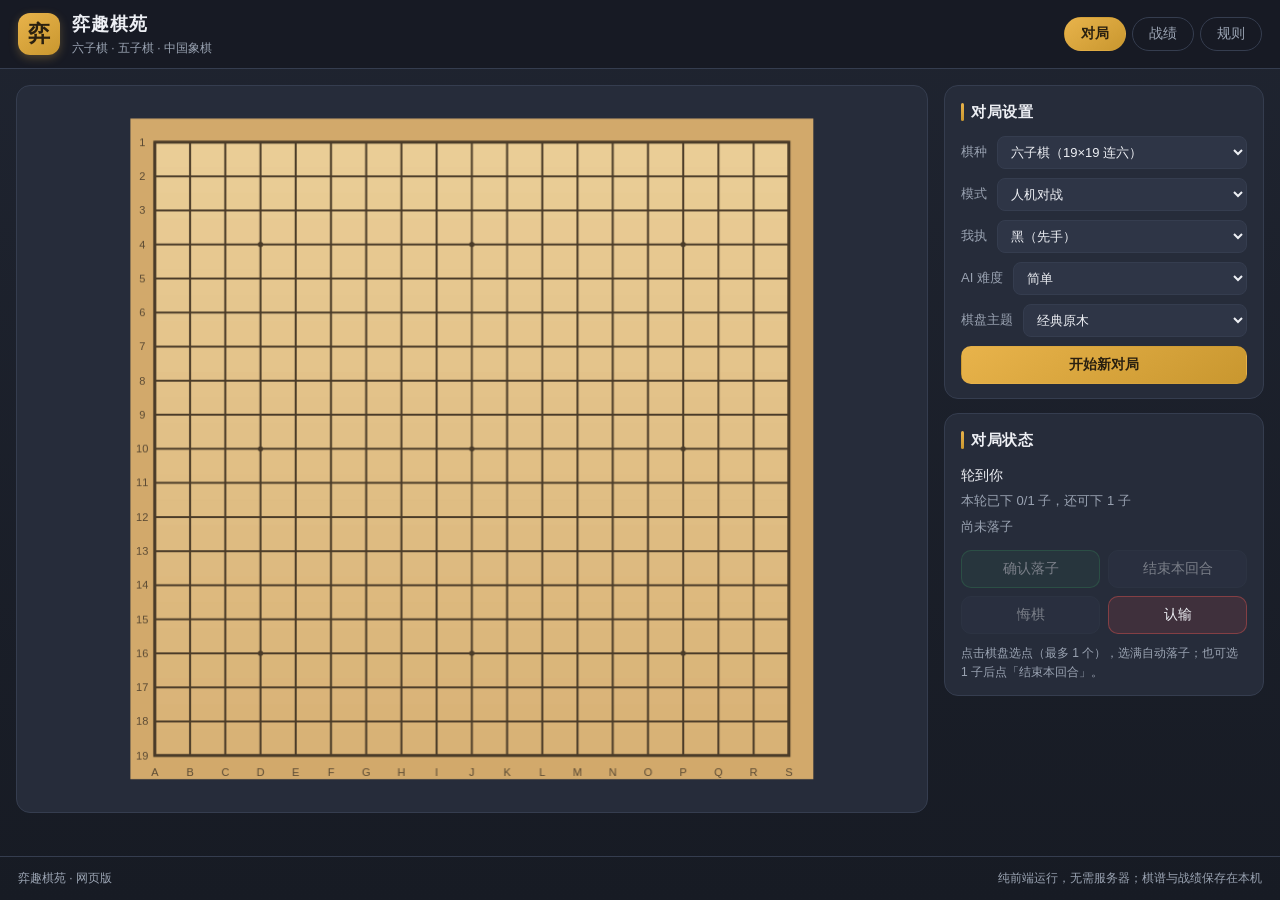
==== docs/index.html @ d5642df1 "chore: Pages 载体平铺到 docs/（Pages 源 = main /docs）" ====
<!DOCTYPE html>
<html lang="zh-CN">
<head>
<meta charset="utf-8">
<meta name="viewport" content="width=device-width, initial-scale=1, viewport-fit=cover">
<meta name="theme-color" content="#1F2430">
<link rel="icon" href="favicon.svg" type="image/svg+xml">
<title>弈趣棋苑 · 六子棋 / 五子棋 / 中国象棋</title>
<link rel="stylesheet" href="style.css">
</head>
<body>

<!-- ================= 顶部栏 ================= -->
<header class="topbar">
  <div class="brand">
    <span class="logo">弈</span>
    <div>
      <h1>弈趣棋苑</h1>
      <p>六子棋 · 五子棋 · 中国象棋</p>
    </div>
  </div>
  <nav class="tabs">
    <button class="tab is-on" data-page="play">对局</button>
    <button class="tab" data-page="records">战绩</button>
    <button class="tab" data-page="help">规则</button>
  </nav>
</header>

<main>
  <!-- ================= 对局页 ================= -->
  <section id="page-play" class="page is-on">
    <div class="layout">

      <!-- 左：棋盘 -->
      <div class="boardwrap">
        <canvas id="board"></canvas>
        <div id="overlay" class="overlay is-hidden">
          <div class="spinner"></div>
          <span id="overlayText">AI 思考中…</span>
        </div>
        <div id="banner" class="banner is-hidden"></div>
      </div>

      <!-- 右：侧栏 -->
      <aside class="sidebar">
        <div class="card">
          <h2>对局设置</h2>
          <label class="row"><span>棋种</span>
            <select id="variant">
              <option value="connect6">六子棋（19×19 连六）</option>
              <option value="gomoku">五子棋（15×15 连五）</option>
              <option value="xiangqi">中国象棋（9×10）</option>
            </select>
          </label>
          <label class="row"><span>模式</span>
            <select id="mode">
              <option value="human_ai">人机对战</option>
              <option value="human_human">本地双人</option>
            </select>
          </label>
          <label class="row" id="rowSide"><span>我执</span>
            <select id="side">
              <option value="black">黑（先手）</option>
              <option value="white">白（后手）</option>
            </select>
          </label>
          <label class="row" id="rowDiff"><span>AI 难度</span>
            <select id="difficulty">
              <option value="easy">简单</option>
              <option value="medium">中等</option>
              <option value="hard">困难</option>
            </select>
          </label>
          <label class="row"><span>棋盘主题</span>
            <select id="theme"></select>
          </label>
          <button id="btnNew" class="btn primary">开始新对局</button>
        </div>

        <div class="card">
          <h2>对局状态</h2>
          <div class="status">
            <div class="line"><span id="lblTurn">—</span></div>
            <div class="line dim" id="lblStep">—</div>
            <div class="line dim" id="lblMove">—</div>
          </div>
          <div class="actions">
            <button id="btnConfirm" class="btn ok" disabled>确认落子</button>
            <button id="btnPass" class="btn" disabled>结束本回合</button>
            <button id="btnUndo" class="btn">悔棋</button>
            <button id="btnResign" class="btn danger">认输</button>
          </div>
          <p class="hint" id="hint">点击棋盘选点，选满自动落子；也可选 1 子后点「结束本回合」。</p>
        </div>

        <div class="card" id="cardRecord" hidden>
          <h2>本局棋谱</h2>
          <div class="moves" id="moves"></div>
        </div>
      </aside>
    </div>
  </section>

  <!-- ================= 战绩页 ================= -->
  <section id="page-records" class="page">
    <div class="narrow">
      <div class="card">
        <h2>棋手战绩</h2>
        <table class="table" id="statTable">
          <thead><tr><th>棋手</th><th>类型</th><th>胜</th><th>负</th><th>平</th></tr></thead>
          <tbody></tbody>
        </table>
        <p class="hint">数据保存在本机浏览器（localStorage），不上传服务器。</p>
      </div>
      <div class="card">
        <h2>最近对局</h2>
        <div id="gameList" class="gamelist"></div>
        <button id="btnClear" class="btn danger small">清空全部战绩</button>
      </div>
    </div>
  </section>

  <!-- ================= 规则页 ================= -->
  <section id="page-help" class="page">
    <div class="narrow">
      <div class="card">
        <h2>六子棋 Connect6</h2>
        <ul class="rules">
          <li>19×19 棋盘，黑先；<b>黑方第一轮只下 1 子</b>，之后每轮双方各下 1~2 子。</li>
          <li>横、竖、斜任一方向连成 <b>6 子</b>即胜。</li>
          <li>常见棋型：4 连两端开放（活四）→ 补一头成活五，两端都能成六，对手堵不完即必胜。</li>
        </ul>
        <h2>五子棋 Gomoku</h2>
        <ul class="rules">
          <li>15×15 棋盘，黑先；每轮双方各下 <b>1 子</b>；连成 <b>5 子</b>即胜。</li>
        </ul>
        <h2>中国象棋 Xiangqi</h2>
        <ul class="rules">
          <li>红先。完整规则：马蹩腿、象塞眼、炮隔子吃、兵过河可平移、将帅不可照面。</li>
          <li>将死或困毙（无合法着法）均判负。</li>
        </ul>
        <h2>操作说明</h2>
        <ul class="rules">
          <li><b>两步落子</b>：先点棋盘选点（虚线预览），再点「确认落子」。</li>
          <li><b>悔棋</b>：人机模式一次撤掉「AI 一轮 + 我方一轮」，回到我方行棋；带倒退动画。</li>
          <li>快捷键：<b>Enter</b> 确认落子、<b>Esc</b> 取消选择。</li>
        </ul>
      </div>
    </div>
  </section>
</main>

<footer class="footer">
  <span>弈趣棋苑 · 网页版</span>
  <span class="dim">纯前端运行，无需服务器；棋谱与战绩保存在本机</span>
</footer>

<!-- 引擎打包产物：浏览器里通过全局 E 取用（E.board / E.game / E.ai / E.xiaqi …） -->
<script src="engine.bundle.js"></script>
<script src="app.js"></script>
</body>
</html>
---- docs/style.css ----
/* 弈趣棋苑 网页版样式 —— 深色 + 木色棋盘的现代对局界面 */

:root {
  --c-main: #1F2430;
  --c-main-dark: #171B24;
  --c-panel: #262C3A;
  --c-panel-2: #2E3546;
  --c-border: #353D4F;
  --c-text: #EDEFF4;
  --c-dim: #9AA3B2;
  --c-accent: #E8B34B;
  --c-accent-d: #C9972F;
  --c-ok: #3EBB6B;
  --c-danger: #D9534F;
  --radius: 14px;
}

* { box-sizing: border-box; }

html, body {
  margin: 0;
  height: 100%;
  background: linear-gradient(180deg, var(--c-main) 0%, var(--c-main-dark) 100%);
  color: var(--c-text);
  font: 15px/1.6 -apple-system, BlinkMacSystemFont, "Segoe UI",
        "PingFang SC", "Microsoft YaHei", "Hiragino Sans GB", sans-serif;
  -webkit-text-size-adjust: 100%;
}

body { display: flex; flex-direction: column; min-height: 100%; }

/* ---------------- 顶部栏 ---------------- */
.topbar {
  display: flex; align-items: center; justify-content: space-between;
  gap: 16px; padding: 10px 18px;
  background: rgba(23, 27, 36, 0.92);
  border-bottom: 1px solid var(--c-border);
  position: sticky; top: 0; z-index: 20;
  backdrop-filter: blur(8px);
}
.brand { display: flex; align-items: center; gap: 12px; }
.logo {
  width: 42px; height: 42px; flex: 0 0 42px;
  display: grid; place-items: center;
  border-radius: 12px;
  background: linear-gradient(145deg, var(--c-accent), var(--c-accent-d));
  color: #2A2010; font-weight: 800; font-size: 22px;
  box-shadow: 0 3px 10px rgba(232, 179, 75, 0.28);
}
.brand h1 { margin: 0; font-size: 18px; letter-spacing: 1px; }
.brand p { margin: 0; font-size: 12px; color: var(--c-dim); }

.tabs { display: flex; gap: 6px; }
.tab {
  border: 1px solid var(--c-border); background: transparent;
  color: var(--c-dim); padding: 7px 16px; border-radius: 999px;
  font-size: 14px; cursor: pointer; transition: all .18s;
}
.tab:hover { color: var(--c-text); border-color: var(--c-accent-d); }
.tab.is-on {
  background: linear-gradient(145deg, var(--c-accent), var(--c-accent-d));
  color: #2A2010; border-color: transparent; font-weight: 700;
}

/* ---------------- 页面 ---------------- */
main { flex: 1; padding: 16px; }
.page { display: none; }
.page.is-on { display: block; }

.layout {
  display: grid;
  grid-template-columns: minmax(0, 1fr) 320px;
  gap: 16px;
  align-items: start;
  max-width: 1500px; margin: 0 auto;
}
.narrow { max-width: 900px; margin: 0 auto; display: grid; gap: 16px; }

/* ---------------- 棋盘 ---------------- */
.boardwrap {
  position: relative;
  background: var(--c-panel);
  border: 1px solid var(--c-border);
  border-radius: var(--radius);
  padding: 8px;
  min-height: 320px;
  display: grid; place-items: center;
}
#board {
  display: block;
  width: 100%;
  height: auto;
  max-height: calc(100vh - 190px);
  border-radius: 10px;
  touch-action: manipulation;
  cursor: pointer;
}

.overlay {
  position: absolute; inset: 8px;
  display: flex; align-items: center; justify-content: center; gap: 12px;
  background: rgba(23, 27, 36, 0.55);
  border-radius: 10px;
  font-size: 15px; color: var(--c-text);
  z-index: 5;
}
.overlay.is-hidden { display: none; }
.spinner {
  width: 22px; height: 22px; border-radius: 50%;
  border: 3px solid rgba(232, 179, 75, 0.25);
  border-top-color: var(--c-accent);
  animation: spin .8s linear infinite;
}
@keyframes spin { to { transform: rotate(360deg); } }

.banner {
  position: absolute; left: 50%; top: 50%;
  transform: translate(-50%, -50%);
  background: rgba(23, 27, 36, 0.94);
  border: 1px solid var(--c-accent);
  border-radius: var(--radius);
  padding: 20px 30px; text-align: center;
  box-shadow: 0 12px 40px rgba(0, 0, 0, 0.5);
  z-index: 8; min-width: 240px;
}
.banner.is-hidden { display: none; }
.banner .big { font-size: 22px; font-weight: 800; margin-bottom: 6px; }
.banner .sub { color: var(--c-dim); font-size: 13px; margin-bottom: 14px; }
.banner .row { display: flex; gap: 10px; justify-content: center; }

/* ---------------- 侧栏 ---------------- */
.sidebar { display: grid; gap: 14px; }

.card {
  background: var(--c-panel);
  border: 1px solid var(--c-border);
  border-radius: var(--radius);
  padding: 14px 16px;
}
.card h2 {
  margin: 0 0 12px; font-size: 15px; letter-spacing: .5px;
  padding-left: 10px; position: relative;
}
.card h2::before {
  content: ''; position: absolute; left: 0; top: 3px; bottom: 3px;
  width: 3px; border-radius: 2px;
  background: linear-gradient(180deg, var(--c-accent), var(--c-accent-d));
}

.row { display: flex; align-items: center; justify-content: space-between; gap: 10px; margin-bottom: 9px; }
.row > span { color: var(--c-dim); font-size: 13px; flex: 0 0 auto; }
.row select {
  flex: 1 1 auto; min-width: 0;
  background: var(--c-panel-2); color: var(--c-text);
  border: 1px solid var(--c-border); border-radius: 8px;
  padding: 7px 9px; font-size: 13px;
}

.btn {
  appearance: none; border: 1px solid var(--c-border);
  background: var(--c-panel-2); color: var(--c-text);
  border-radius: 10px; padding: 9px 14px; font-size: 14px;
  cursor: pointer; transition: all .16s; width: 100%;
}
.btn:hover:not(:disabled) { border-color: var(--c-accent-d); transform: translateY(-1px); }
.btn:active:not(:disabled) { transform: translateY(0); }
.btn:disabled { opacity: .42; cursor: not-allowed; }
.btn.primary { background: linear-gradient(145deg, var(--c-accent), var(--c-accent-d)); color: #2A2010; font-weight: 700; border-color: transparent; }
.btn.ok { background: rgba(62, 187, 107, .16); border-color: rgba(62, 187, 107, .5); }
.btn.danger { background: rgba(217, 83, 79, .14); border-color: rgba(217, 83, 79, .45); }
.btn.small { width: auto; padding: 7px 14px; font-size: 13px; }

.status { display: grid; gap: 5px; margin-bottom: 12px; }
.status .line { font-size: 14px; }
.status .dim { color: var(--c-dim); font-size: 13px; }
.actions { display: grid; grid-template-columns: 1fr 1fr; gap: 8px; }
.hint { color: var(--c-dim); font-size: 12px; margin: 10px 0 0; line-height: 1.55; }

.moves {
  max-height: 190px; overflow-y: auto;
  font-family: ui-monospace, Consolas, monospace;
  font-size: 12.5px; color: var(--c-dim); line-height: 1.9;
  word-break: break-all;
}
.moves b { color: var(--c-text); }

/* ---------------- 表格 / 列表 ---------------- */
.table { width: 100%; border-collapse: collapse; font-size: 14px; }
.table th, .table td { padding: 9px 8px; text-align: left; border-bottom: 1px solid var(--c-border); }
.table th { color: var(--c-dim); font-weight: 600; font-size: 13px; }
.table td:not(:first-child), .table th:not(:first-child) { text-align: center; }
.table tbody tr:last-child td { border-bottom: none; }

.gamelist { display: grid; gap: 8px; margin-bottom: 12px; }
.game-item {
  border: 1px solid var(--c-border); border-radius: 10px;
  padding: 9px 12px; font-size: 13px; background: var(--c-panel-2);
}
.game-item .t { display: flex; justify-content: space-between; gap: 8px; }
.game-item .m { color: var(--c-dim); font-size: 12px; margin-top: 3px; }
.tag {
  display: inline-block; padding: 1px 7px; border-radius: 999px;
  font-size: 11px; border: 1px solid var(--c-border); color: var(--c-dim);
}
.empty { color: var(--c-dim); font-size: 13px; padding: 10px 0; }

.rules { margin: 0 0 18px; padding-left: 20px; color: #D8DCE4; font-size: 14px; }
.rules li { margin-bottom: 5px; }
.rules b { color: var(--c-accent); }

.footer {
  display: flex; justify-content: space-between; gap: 12px; flex-wrap: wrap;
  padding: 12px 18px; border-top: 1px solid var(--c-border);
  color: var(--c-dim); font-size: 12px;
}
.dim { color: var(--c-dim); }

/* ---------------- 手机 / 窄屏 ---------------- */
@media (max-width: 860px) {
  main { padding: 10px; }
  .layout { grid-template-columns: 1fr; }
  #board { max-height: none; }
  .topbar { padding: 8px 12px; gap: 10px; flex-wrap: wrap; }
  .brand h1 { font-size: 16px; }
  .brand p { display: none; }
  .tabs { margin-left: auto; }
  .tab { padding: 6px 12px; font-size: 13px; }
  .actions { grid-template-columns: 1fr 1fr; }
  .sidebar { gap: 10px; }
}
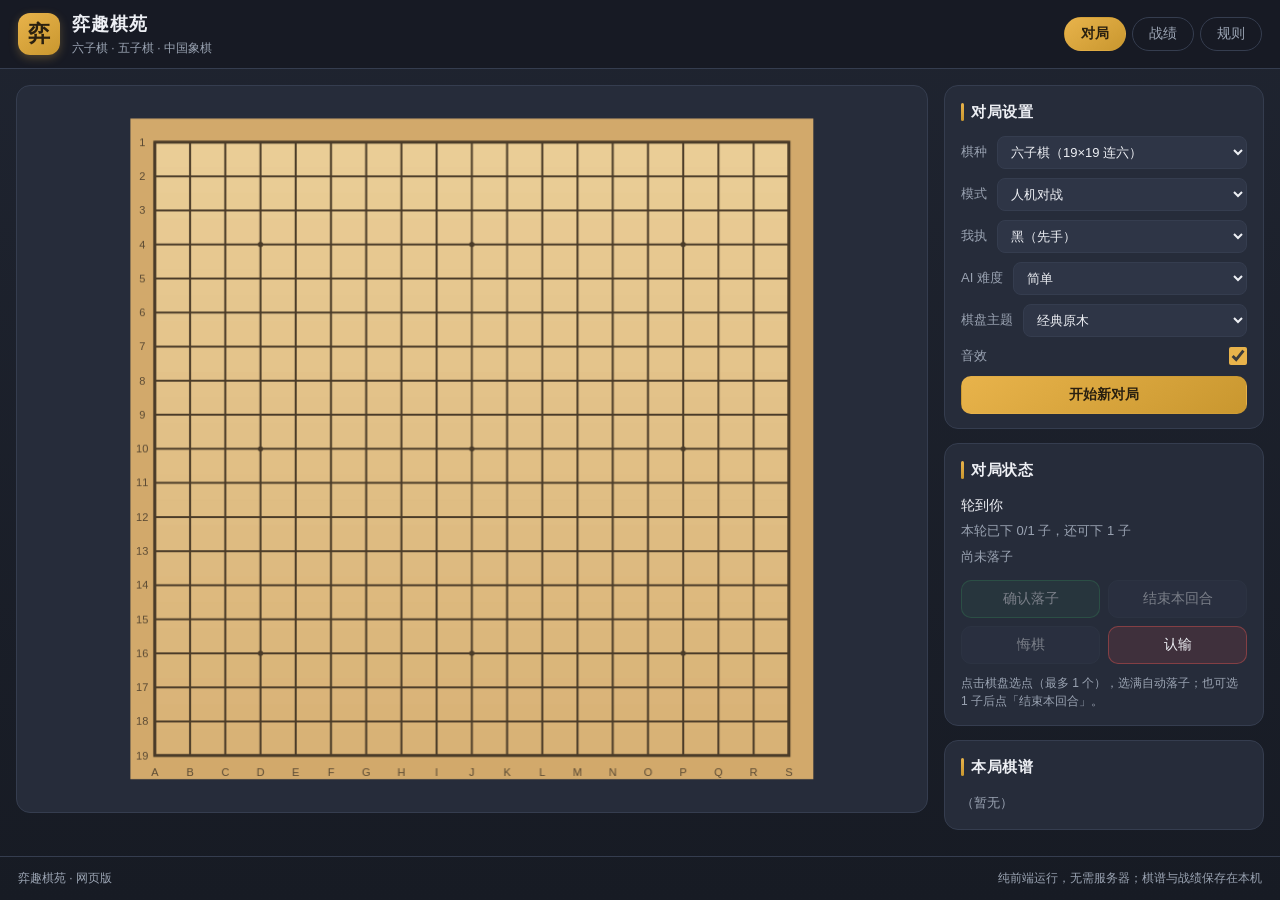
==== commit a641c1ee: "feat(web-xiangqi): 象棋 UI 与交互改版 交互修复： - 修复可走点提示从未显示的存量 bug（legalTargetsFrom 兼容 {x,y} 入参） - Esc 可取消象棋选" ====
--- a/docs/index.html
+++ b/docs/index.html
@@ -74,6 +74,9 @@
           <label class="row"><span>棋盘主题</span>
             <select id="theme"></select>
           </label>
+          <label class="row"><span>音效</span>
+            <input type="checkbox" id="chkSound" checked>
+          </label>
           <button id="btnNew" class="btn primary">开始新对局</button>
         </div>
 
@@ -89,6 +92,7 @@
             <button id="btnPass" class="btn" disabled>结束本回合</button>
             <button id="btnUndo" class="btn">悔棋</button>
             <button id="btnResign" class="btn danger">认输</button>
+            <button id="btnFlip" class="btn wide" style="display:none">翻转棋盘</button>
           </div>
           <p class="hint" id="hint">点击棋盘选点，选满自动落子；也可选 1 子后点「结束本回合」。</p>
         </div>
@@ -138,12 +142,15 @@
         <ul class="rules">
           <li>红先。完整规则：马蹩腿、象塞眼、炮隔子吃、兵过河可平移、将帅不可照面。</li>
           <li>将死或困毙（无合法着法）均判负。</li>
+          <li>点子走子：先点己方棋子（绿环=可走、红圈=可吃），再点目标格即可；<b>Esc</b> 取消选中。</li>
+          <li>执黑时棋盘自动翻转（己方在下方），也可随时点「翻转棋盘」。</li>
         </ul>
         <h2>操作说明</h2>
         <ul class="rules">
-          <li><b>两步落子</b>：先点棋盘选点（虚线预览），再点「确认落子」。</li>
+          <li><b>连珠类两步落子</b>：先点棋盘选点（虚线预览），再点「确认落子」。</li>
           <li><b>悔棋</b>：人机模式一次撤掉「AI 一轮 + 我方一轮」，回到我方行棋；带倒退动画。</li>
-          <li>快捷键：<b>Enter</b> 确认落子、<b>Esc</b> 取消选择。</li>
+          <li>快捷键：<b>Enter</b> 确认落子（连珠类）、<b>Esc</b> 取消选择。</li>
+          <li>音效在设置里可开关，选择会自动记忆。</li>
         </ul>
       </div>
     </div>
--- a/docs/style.css
+++ b/docs/style.css
@@ -174,6 +174,11 @@
 .status .line { font-size: 14px; }
 .status .dim { color: var(--c-dim); font-size: 13px; }
 .actions { display: grid; grid-template-columns: 1fr 1fr; gap: 8px; }
+.actions .wide { grid-column: 1 / -1; }
+.row input[type="checkbox"] {
+  width: 18px; height: 18px; margin: 0;
+  accent-color: var(--c-accent); cursor: pointer;
+}
 .hint { color: var(--c-dim); font-size: 12px; margin: 10px 0 0; line-height: 1.55; }
 
 .moves {
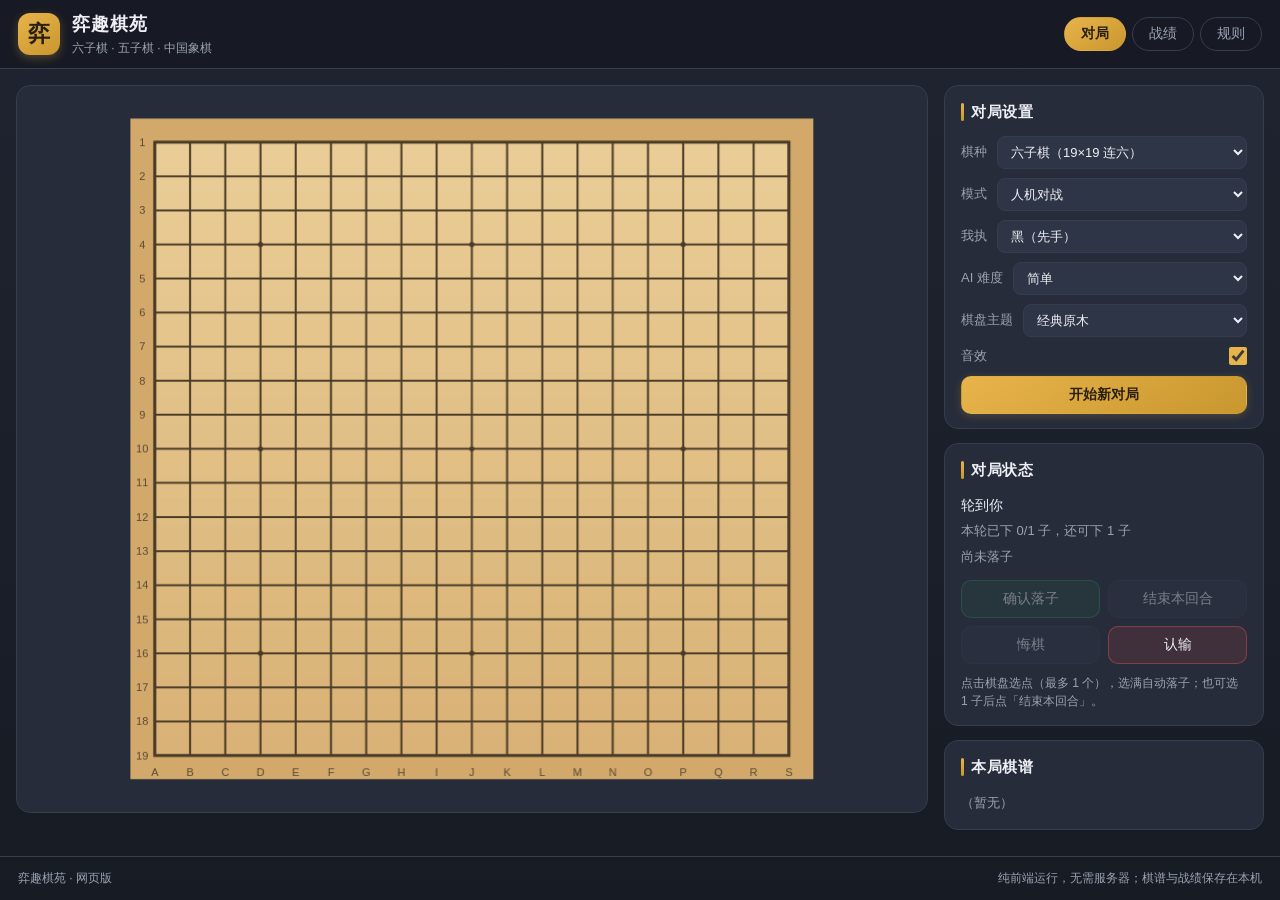
==== commit 6191a59a: "feat(web): 象棋引擎测试全绿 + 吃子/将军/将死震动反馈 + UI 互动增强 - xiaqi.js：清理调试日志；渴望窗口复搜改用 alphaOrig 防每层白跑；useBook 开关 -" ====
--- a/docs/index.html
+++ b/docs/index.html
@@ -32,11 +32,14 @@
     <div class="layout">
 
       <!-- 左：棋盘 -->
-      <div class="boardwrap">
+      <div class="boardwrap" id="boardwrap">
         <canvas id="board"></canvas>
+        <!-- 视觉反馈层：吃子/将军/将死的闪光与脉冲（不拦截点击） -->
+        <div id="fxLayer" class="fx-layer"></div>
         <div id="overlay" class="overlay is-hidden">
           <div class="spinner"></div>
           <span id="overlayText">AI 思考中…</span>
+          <div class="ai-progress" id="aiProgress"><i></i></div>
         </div>
         <div id="banner" class="banner is-hidden"></div>
       </div>
--- a/docs/style.css
+++ b/docs/style.css
@@ -54,12 +54,22 @@
 .tab {
   border: 1px solid var(--c-border); background: transparent;
   color: var(--c-dim); padding: 7px 16px; border-radius: 999px;
-  font-size: 14px; cursor: pointer; transition: all .18s;
-}
-.tab:hover { color: var(--c-text); border-color: var(--c-accent-d); }
+  font-size: 14px; cursor: pointer;
+  transition: color .18s ease, background-color .18s ease,
+              border-color .18s ease, transform .18s cubic-bezier(.2, .7, .3, 1),
+              box-shadow .18s ease;
+}
+.tab:focus-visible { outline: 2px solid var(--c-accent); outline-offset: 2px; }
+.tab:active { transform: translateY(1px); }
 .tab.is-on {
   background: linear-gradient(145deg, var(--c-accent), var(--c-accent-d));
   color: #2A2010; border-color: transparent; font-weight: 700;
+}
+@media (hover: hover) {
+  .tab:not(.is-on):hover {
+    color: var(--c-text); border-color: var(--c-accent-d);
+    background: rgba(232, 179, 75, .08);
+  }
 }
 
 /* ---------------- 页面 ---------------- */
@@ -85,6 +95,7 @@
   padding: 8px;
   min-height: 320px;
   display: grid; place-items: center;
+  will-change: transform;
 }
 #board {
   display: block;
@@ -96,9 +107,83 @@
   cursor: pointer;
 }
 
+/* 视觉反馈层：叠在棋盘上、不拦截点击；吃子/将军/将死的闪光由 JS 切换 class 触发 */
+.fx-layer {
+  position: absolute; inset: 8px;
+  border-radius: 10px;
+  pointer-events: none;
+  opacity: 0;
+  z-index: 4;
+  box-shadow: inset 0 0 0 0 rgba(0,0,0,0);
+}
+.fx-layer.is-capture {
+  animation: fxCapture .42s ease-out;
+}
+.fx-layer.is-check {
+  animation: fxCheck .55s ease-out;
+}
+.fx-layer.is-checkmate {
+  animation: fxCheckmate .9s ease-out;
+}
+.fx-layer.is-win {
+  animation: fxWin .7s ease-out;
+}
+.fx-layer.is-lose {
+  animation: fxLose .7s ease-out;
+}
+@keyframes fxCapture {
+  0%   { opacity: 0; box-shadow: inset 0 0 0 0 rgba(232,179,75,0); }
+  22%  { opacity: 1; box-shadow: inset 0 0 42px 6px rgba(232,179,75,0.55); }
+  100% { opacity: 0; box-shadow: inset 0 0 60px 10px rgba(232,179,75,0); }
+}
+@keyframes fxCheck {
+  0%   { opacity: 0; box-shadow: inset 0 0 0 0 rgba(217,83,79,0); }
+  25%  { opacity: 1; box-shadow: inset 0 0 50px 8px rgba(217,83,79,0.62); }
+  100% { opacity: 0; box-shadow: inset 0 0 70px 12px rgba(217,83,79,0); }
+}
+@keyframes fxCheckmate {
+  0%   { opacity: 0; box-shadow: inset 0 0 0 0 rgba(217,83,79,0); }
+  18%  { opacity: 1; box-shadow: inset 0 0 70px 14px rgba(217,83,79,0.80); }
+  55%  { opacity: .55; box-shadow: inset 0 0 50px 10px rgba(217,83,79,0.45); }
+  100% { opacity: 0; box-shadow: inset 0 0 80px 16px rgba(217,83,79,0); }
+}
+@keyframes fxWin {
+  0%   { opacity: 0; box-shadow: inset 0 0 0 0 rgba(62,187,107,0); }
+  25%  { opacity: 1; box-shadow: inset 0 0 56px 10px rgba(62,187,107,0.55); }
+  100% { opacity: 0; box-shadow: inset 0 0 76px 14px rgba(62,187,107,0); }
+}
+@keyframes fxLose {
+  0%   { opacity: 0; box-shadow: inset 0 0 0 0 rgba(120,130,150,0); }
+  25%  { opacity: 1; box-shadow: inset 0 0 56px 10px rgba(120,130,150,0.50); }
+  100% { opacity: 0; box-shadow: inset 0 0 76px 14px rgba(120,130,150,0); }
+}
+
+/* 屏幕抖动（桌面端无振动马达，用视觉抖动补足"震动反馈"） */
+.boardwrap.shake-s { animation: shakeS .22s ease-in-out; }
+.boardwrap.shake-m { animation: shakeM .34s ease-in-out; }
+.boardwrap.shake-l { animation: shakeL .5s ease-in-out; }
+@keyframes shakeS {
+  0%,100% { transform: translate(0,0); }
+  30% { transform: translate(-2px, 1px); }
+  60% { transform: translate(2px, -1px); }
+}
+@keyframes shakeM {
+  0%,100% { transform: translate(0,0); }
+  20% { transform: translate(-4px, 2px); }
+  45% { transform: translate(4px, -2px); }
+  70% { transform: translate(-3px, 1px); }
+}
+@keyframes shakeL {
+  0%,100% { transform: translate(0,0) rotate(0); }
+  15% { transform: translate(-7px, 3px) rotate(-.4deg); }
+  35% { transform: translate(7px, -3px) rotate(.4deg); }
+  55% { transform: translate(-5px, 2px) rotate(-.3deg); }
+  75% { transform: translate(4px, -2px) rotate(.2deg); }
+}
+
 .overlay {
   position: absolute; inset: 8px;
-  display: flex; align-items: center; justify-content: center; gap: 12px;
+  display: flex; flex-direction: column; align-items: center; justify-content: center; gap: 10px;
   background: rgba(23, 27, 36, 0.55);
   border-radius: 10px;
   font-size: 15px; color: var(--c-text);
@@ -110,6 +195,21 @@
   border: 3px solid rgba(232, 179, 75, 0.25);
   border-top-color: var(--c-accent);
   animation: spin .8s linear infinite;
+}
+/* AI 思考进度条（不确定进度，循环流动） */
+.ai-progress {
+  width: 120px; height: 4px; border-radius: 999px;
+  background: rgba(255,255,255,0.12); overflow: hidden;
+}
+.ai-progress > i {
+  display: block; height: 100%; width: 40%;
+  border-radius: 999px;
+  background: linear-gradient(90deg, rgba(232,179,75,0), var(--c-accent), rgba(232,179,75,0));
+  animation: aiIndeterminate 1.1s ease-in-out infinite;
+}
+@keyframes aiIndeterminate {
+  0%   { transform: translateX(-110%); }
+  100% { transform: translateX(310%); }
 }
 @keyframes spin { to { transform: rotate(360deg); } }
 
@@ -122,11 +222,25 @@
   padding: 20px 30px; text-align: center;
   box-shadow: 0 12px 40px rgba(0, 0, 0, 0.5);
   z-index: 8; min-width: 240px;
+  animation: bannerPop .5s cubic-bezier(.2, .9, .3, 1.25) both;
+}
+/* 每次从 is-hidden 显隐都会重放该动画（display none→block 触发） */
+@keyframes bannerPop {
+  0%   { opacity: 0; transform: translate(-50%, -50%) scale(.82); }
+  60%  { opacity: 1; transform: translate(-50%, -50%) scale(1.04); }
+  100% { opacity: 1; transform: translate(-50%, -50%) scale(1); }
 }
 .banner.is-hidden { display: none; }
 .banner .big { font-size: 22px; font-weight: 800; margin-bottom: 6px; }
 .banner .sub { color: var(--c-dim); font-size: 13px; margin-bottom: 14px; }
 .banner .row { display: flex; gap: 10px; justify-content: center; }
+
+/* 轮到玩家时状态条轻微脉冲，提示"该你走" */
+.status .line.pulse { animation: turnPulse 1.8s ease-in-out infinite; }
+@keyframes turnPulse {
+  0%, 100% { color: var(--c-text); text-shadow: 0 0 0 rgba(232, 179, 75, 0); }
+  50%      { color: var(--c-accent); text-shadow: 0 0 10px rgba(232, 179, 75, 0.55); }
+}
 
 /* ---------------- 侧栏 ---------------- */
 .sidebar { display: grid; gap: 14px; }
@@ -136,6 +250,19 @@
   border: 1px solid var(--c-border);
   border-radius: var(--radius);
   padding: 14px 16px;
+  transition: border-color .2s ease, box-shadow .2s ease;
+  animation: cardIn .55s cubic-bezier(.2, .7, .3, 1) both;
+}
+/* 侧栏/窄栏多卡片错峰入场，营造"逐张铺开"的层次感 */
+.sidebar > .card:nth-child(2) { animation-delay: .07s; }
+.sidebar > .card:nth-child(3) { animation-delay: .14s; }
+.narrow > .card:nth-child(2) { animation-delay: .07s; }
+@keyframes cardIn {
+  from { opacity: 0; transform: translateY(12px); }
+  to   { opacity: 1; transform: translateY(0); }
+}
+@media (hover: hover) {
+  .card:hover { border-color: #414B60; box-shadow: 0 4px 14px rgba(0, 0, 0, .16); }
 }
 .card h2 {
   margin: 0 0 12px; font-size: 15px; letter-spacing: .5px;
@@ -153,19 +280,80 @@
   flex: 1 1 auto; min-width: 0;
   background: var(--c-panel-2); color: var(--c-text);
   border: 1px solid var(--c-border); border-radius: 8px;
-  padding: 7px 9px; font-size: 13px;
-}
+  padding: 7px 9px; font-size: 13px; cursor: pointer;
+  transition: border-color .18s ease, box-shadow .18s ease;
+}
+@media (hover: hover) {
+  .row select:hover { border-color: var(--c-accent-d); }
+}
+.row select:focus-visible { outline: 2px solid var(--c-accent); outline-offset: 1px; }
 
 .btn {
-  appearance: none; border: 1px solid var(--c-border);
+  appearance: none; position: relative; overflow: hidden;
+  border: 1px solid var(--c-border);
   background: var(--c-panel-2); color: var(--c-text);
   border-radius: 10px; padding: 9px 14px; font-size: 14px;
-  cursor: pointer; transition: all .16s; width: 100%;
-}
-.btn:hover:not(:disabled) { border-color: var(--c-accent-d); transform: translateY(-1px); }
-.btn:active:not(:disabled) { transform: translateY(0); }
+  cursor: pointer; width: 100%;
+  transition: transform .18s cubic-bezier(.2, .7, .3, 1),
+              box-shadow .18s cubic-bezier(.2, .7, .3, 1),
+              border-color .18s ease, background-color .18s ease,
+              filter .18s ease, opacity .18s ease;
+}
+/* 极轻纯 CSS 涟漪：按下时伪元素放大淡出（无 JS） */
+.btn::after {
+  content: ''; position: absolute; inset: 0;
+  border-radius: inherit; pointer-events: none;
+  background: radial-gradient(circle, rgba(255, 255, 255, .20) 0%, rgba(255, 255, 255, 0) 65%);
+  opacity: 0; transform: scale(.35);
+}
+.btn:active:not(:disabled)::after { animation: btnRipple .4s ease-out; }
+@keyframes btnRipple {
+  0% { opacity: .4; transform: scale(.35); }
+  100% { opacity: 0; transform: scale(1.25); }
+}
+.btn:focus-visible { outline: 2px solid var(--c-accent); outline-offset: 2px; }
 .btn:disabled { opacity: .42; cursor: not-allowed; }
-.btn.primary { background: linear-gradient(145deg, var(--c-accent), var(--c-accent-d)); color: #2A2010; font-weight: 700; border-color: transparent; }
+
+@media (hover: hover) {
+  .btn:hover:not(:disabled) {
+    border-color: var(--c-accent-d);
+    transform: translateY(-1px);
+    box-shadow: 0 5px 12px rgba(0, 0, 0, .30), 0 2px 4px rgba(0, 0, 0, .16);
+  }
+  /* primary：金色泛光增强（主按钮，反馈要明显） */
+  .btn.primary:hover:not(:disabled) {
+    border-color: transparent;
+    filter: brightness(1.07);
+    box-shadow: 0 6px 16px rgba(232, 179, 75, .36), 0 2px 5px rgba(0, 0, 0, .18);
+  }
+  /* ok：绿意加深 */
+  .btn.ok:hover:not(:disabled) {
+    border-color: rgba(62, 187, 107, .8);
+    background-color: rgba(62, 187, 107, .26);
+    box-shadow: 0 5px 12px rgba(62, 187, 107, .22), 0 2px 4px rgba(0, 0, 0, .16);
+  }
+  /* danger：红意加深 */
+  .btn.danger:hover:not(:disabled) {
+    border-color: rgba(217, 83, 79, .75);
+    background-color: rgba(217, 83, 79, .24);
+    box-shadow: 0 5px 12px rgba(217, 83, 79, .22), 0 2px 4px rgba(0, 0, 0, .16);
+  }
+}
+/* 按下：下沉 + inset 阴影 + 亮度略降 */
+.btn:active:not(:disabled) {
+  transform: translateY(1px);
+  box-shadow: inset 0 2px 6px rgba(0, 0, 0, .35);
+  filter: brightness(.95);
+}
+.btn.primary:active:not(:disabled) { filter: brightness(.9); box-shadow: inset 0 2px 7px rgba(0, 0, 0, .42); }
+.btn.ok:active:not(:disabled) { filter: brightness(.9); }
+.btn.danger:active:not(:disabled) { filter: brightness(.9); }
+
+.btn.primary {
+  background: linear-gradient(145deg, var(--c-accent), var(--c-accent-d));
+  color: #2A2010; font-weight: 700; border-color: transparent;
+  box-shadow: 0 2px 8px rgba(232, 179, 75, .22);
+}
 .btn.ok { background: rgba(62, 187, 107, .16); border-color: rgba(62, 187, 107, .5); }
 .btn.danger { background: rgba(217, 83, 79, .14); border-color: rgba(217, 83, 79, .45); }
 .btn.small { width: auto; padding: 7px 14px; font-size: 13px; }
@@ -178,7 +366,12 @@
 .row input[type="checkbox"] {
   width: 18px; height: 18px; margin: 0;
   accent-color: var(--c-accent); cursor: pointer;
-}
+  transition: transform .18s ease, filter .18s ease;
+}
+@media (hover: hover) {
+  .row input[type="checkbox"]:hover { transform: scale(1.12); filter: brightness(1.12); }
+}
+.row input[type="checkbox"]:focus-visible { outline: 2px solid var(--c-accent); outline-offset: 2px; }
 .hint { color: var(--c-dim); font-size: 12px; margin: 10px 0 0; line-height: 1.55; }
 
 .moves {
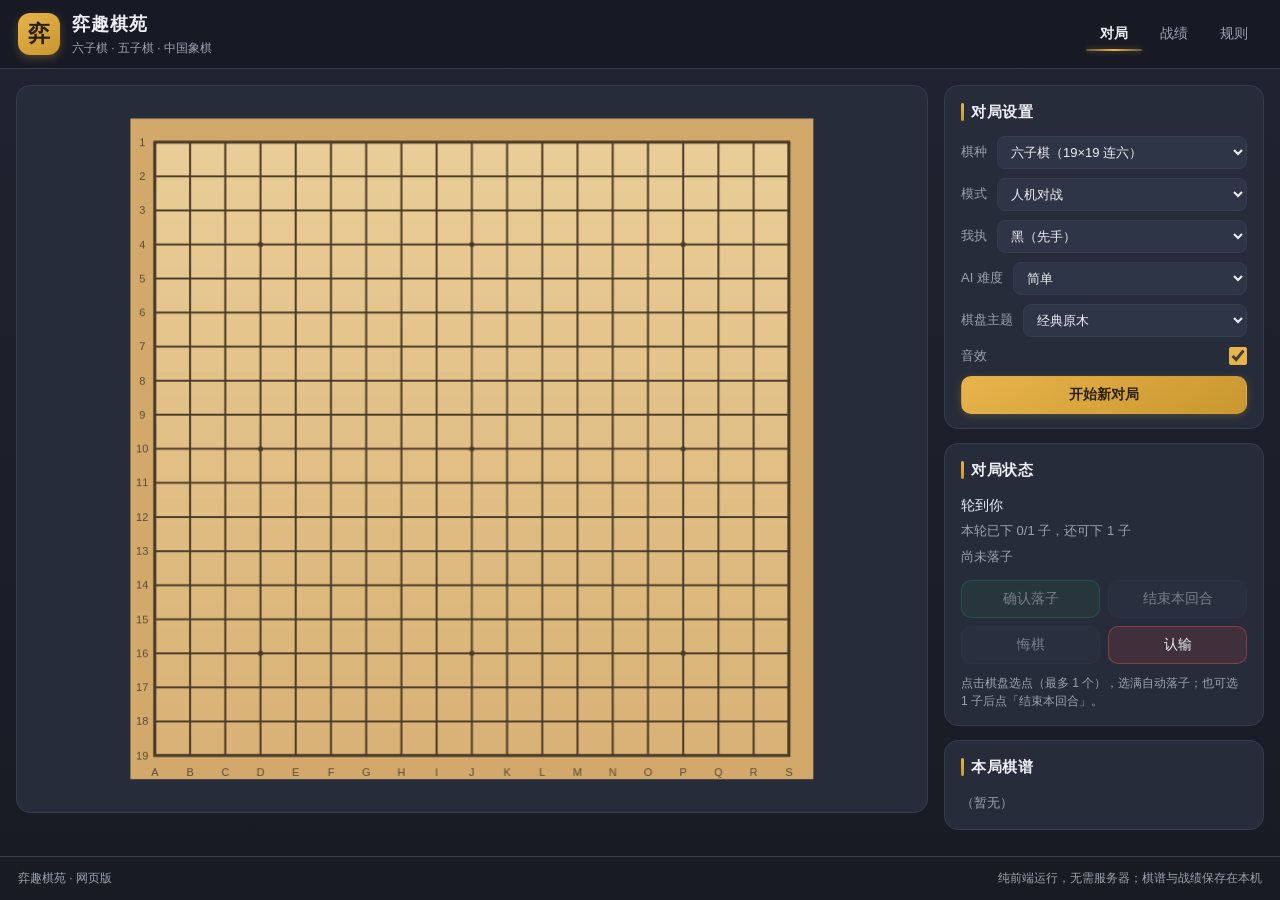
==== commit 6860763a: "fix(web-ui): 修复悔棋 is-loading 泄漏等 QA 门控问题 + 接通按钮错误反馈 - cancelAnim 一并解除 btnUndo is-loading（高优：开新局/切棋种打" ====
--- a/docs/index.html
+++ b/docs/index.html
@@ -23,6 +23,7 @@
     <button class="tab is-on" data-page="play">对局</button>
     <button class="tab" data-page="records">战绩</button>
     <button class="tab" data-page="help">规则</button>
+    <span class="tab-indicator"></span>
   </nav>
 </header>
 
--- a/docs/style.css
+++ b/docs/style.css
@@ -13,6 +13,12 @@
   --c-ok: #3EBB6B;
   --c-danger: #D9534F;
   --radius: 14px;
+  /* 增量 UX 令牌 */
+  --shadow-lift: 0 5px 12px rgba(0,0,0,.30), 0 2px 4px rgba(0,0,0,.16);
+  --shadow-press: inset 0 2px 7px rgba(0,0,0,.40);
+  --ease-move: cubic-bezier(.2,.7,.3,1);
+  --dur-fb: .18s;
+  --focus-ring: 2px solid var(--c-accent);
 }
 
 * { box-sizing: border-box; }
@@ -50,26 +56,23 @@
 .brand h1 { margin: 0; font-size: 18px; letter-spacing: 1px; }
 .brand p { margin: 0; font-size: 12px; color: var(--c-dim); }
 
-.tabs { display: flex; gap: 6px; }
+.tabs { position: relative; display: flex; gap: 4px; }
 .tab {
-  border: 1px solid var(--c-border); background: transparent;
-  color: var(--c-dim); padding: 7px 16px; border-radius: 999px;
-  font-size: 14px; cursor: pointer;
-  transition: color .18s ease, background-color .18s ease,
-              border-color .18s ease, transform .18s cubic-bezier(.2, .7, .3, 1),
-              box-shadow .18s ease;
-}
-.tab:focus-visible { outline: 2px solid var(--c-accent); outline-offset: 2px; }
-.tab:active { transform: translateY(1px); }
-.tab.is-on {
-  background: linear-gradient(145deg, var(--c-accent), var(--c-accent-d));
-  color: #2A2010; border-color: transparent; font-weight: 700;
-}
+  appearance: none; background: transparent; border: 0; color: var(--c-dim);
+  font-size: 14px; cursor: pointer; padding: 8px 14px; border-radius: 8px;
+  position: relative; z-index: 1;
+}
+.tab.is-on { color: var(--c-text); font-weight: 600; }   /* 不再填金 pill，改由滑动指示条标示 */
+.tab:focus-visible { outline: var(--focus-ring); outline-offset: 2px; }
 @media (hover: hover) {
-  .tab:not(.is-on):hover {
-    color: var(--c-text); border-color: var(--c-accent-d);
-    background: rgba(232, 179, 75, .08);
-  }
+  .tab:not(.is-on):hover { color: var(--c-text); background: rgba(232,179,75,.07); }
+}
+.tab-indicator {
+  position: absolute; left: 0; bottom: 0; height: 2px; width: 0;
+  border-radius: 2px; pointer-events: none;
+  background: linear-gradient(90deg, rgba(232,179,75,.4), var(--c-accent), rgba(232,179,75,.4));
+  box-shadow: 0 0 6px rgba(232,179,75,.4);
+  transform: translateX(0);
 }
 
 /* ---------------- 页面 ---------------- */
@@ -286,7 +289,7 @@
 @media (hover: hover) {
   .row select:hover { border-color: var(--c-accent-d); }
 }
-.row select:focus-visible { outline: 2px solid var(--c-accent); outline-offset: 1px; }
+.row select:focus-visible { outline: var(--focus-ring); outline-offset: 1px; }
 
 .btn {
   appearance: none; position: relative; overflow: hidden;
@@ -311,7 +314,7 @@
   0% { opacity: .4; transform: scale(.35); }
   100% { opacity: 0; transform: scale(1.25); }
 }
-.btn:focus-visible { outline: 2px solid var(--c-accent); outline-offset: 2px; }
+.btn:focus-visible { outline: var(--focus-ring); outline-offset: 2px; }
 .btn:disabled { opacity: .42; cursor: not-allowed; }
 
 @media (hover: hover) {
@@ -371,7 +374,7 @@
 @media (hover: hover) {
   .row input[type="checkbox"]:hover { transform: scale(1.12); filter: brightness(1.12); }
 }
-.row input[type="checkbox"]:focus-visible { outline: 2px solid var(--c-accent); outline-offset: 2px; }
+.row input[type="checkbox"]:focus-visible { outline: var(--focus-ring); outline-offset: 2px; }
 .hint { color: var(--c-dim); font-size: 12px; margin: 10px 0 0; line-height: 1.55; }
 
 .moves {
@@ -426,3 +429,78 @@
   .actions { grid-template-columns: 1fr 1fr; }
   .sidebar { gap: 10px; }
 }
+
+/* ====================================================================
+   增量 UX / 视觉优化（连珠·六子棋网页版）
+   所有"动效"包进 prefers-reduced-motion: no-preference；
+   reduce 时关掉 animation/transition，仅保留 opacity 切换（见底部兜底）。
+   ==================================================================== */
+
+/* ---- 按钮三态：loading / success / error（保留既有 hover/active/涟漪） ---- */
+.btn.is-loading { color: var(--c-dim); filter: brightness(.92); pointer-events: none; }
+.btn.is-loading::before {
+  content: ''; position: absolute; left: 0; right: 0; bottom: 0; height: 2px;
+  border-radius: 0 0 10px 10px; pointer-events: none;
+  background: linear-gradient(90deg, transparent, var(--c-accent), transparent);
+  opacity: 1; transform: translateX(-100%);   /* 默认移出左外侧，reduce 时不可见 */
+}
+.btn.is-error { border-color: var(--c-danger) !important; }
+
+/* ---- 棋盘锁定（AI 思考期）：压暗 + 金边（脉冲动画见下方 no-preference） ---- */
+.boardwrap.locked {
+  filter: saturate(.7) brightness(.92); cursor: not-allowed;
+  box-shadow: inset 0 0 0 2px rgba(232,179,75,.5);
+}
+
+/* ---- 切棋种淡入淡出 + 行折叠 + 主题呼吸：静态态（动效见下方） ---- */
+.boardwrap.swap-out { opacity: 0; transform: scale(.985); }
+.row.collapsed {
+  max-height: 0; opacity: 0; overflow: hidden;
+  margin: 0 !important; padding-top: 0 !important; padding-bottom: 0 !important;
+}
+
+/* ---- 动效：仅在不偏好"减少动态效果"时启用 ---- */
+@media (prefers-reduced-motion: no-preference) {
+  .tab { transition: color .2s ease, background-color .2s ease; }
+  .tab-indicator { transition: transform .28s var(--ease-move), width .28s var(--ease-move); }
+
+  .btn.is-loading::before { animation: btnFlow 1.1s ease-in-out infinite; }
+  .btn.is-success { animation: btnSuccess .9s ease-out; }
+  .btn.is-error { animation: btnErr .4s ease; }
+  @keyframes btnFlow { 0% { transform: translateX(-100%); } 100% { transform: translateX(100%); } }
+  @keyframes btnSuccess {
+    0%   { box-shadow: 0 0 0 0 rgba(62,187,107,0); }
+    30%  { box-shadow: 0 0 0 3px rgba(62,187,107,.35); border-color: var(--c-ok); background-color: rgba(62,187,107,.16); }
+    100% { box-shadow: 0 0 0 0 rgba(62,187,107,0); border-color: var(--c-border); background-color: transparent; }
+  }
+  @keyframes btnErr { 0%,100% { transform: translateX(0); } 25% { transform: translateX(-4px); } 75% { transform: translateX(4px); } }
+
+  .boardwrap.locked { animation: lockPulse 1.4s ease-in-out infinite; }
+  @keyframes lockPulse {
+    0%,100% { box-shadow: inset 0 0 0 2px rgba(232,179,75,.25); }
+    50%     { box-shadow: inset 0 0 0 2px rgba(232,179,75,.6); }
+  }
+
+  .boardwrap.swap-out { transition: opacity .18s ease, transform .18s ease; }
+  .boardwrap.swap-in { animation: swapIn .32s var(--ease-move) both; }
+  @keyframes swapIn { from { opacity: 0; transform: scale(.985); } to { opacity: 1; transform: none; } }
+  .row.collapsed { transition: max-height .22s ease, opacity .22s ease; }
+  #board.theme-pulse { animation: themePulse .22s ease; }
+  @keyframes themePulse { 0% { filter: brightness(1); } 50% { filter: brightness(1.12); } 100% { filter: brightness(1); } }
+}
+
+/* ---- 偏好"减少动态效果"：关闭 animation/transition，保留 opacity 切换 ---- */
+@media (prefers-reduced-motion: reduce) {
+  .tab-indicator,
+  .btn.is-loading::before,
+  .btn.is-success,
+  .btn.is-error,
+  .boardwrap.locked,
+  .boardwrap.swap-out,
+  .boardwrap.swap-in,
+  .row.collapsed,
+  #board.theme-pulse {
+    animation: none !important;
+    transition: none !important;
+  }
+}
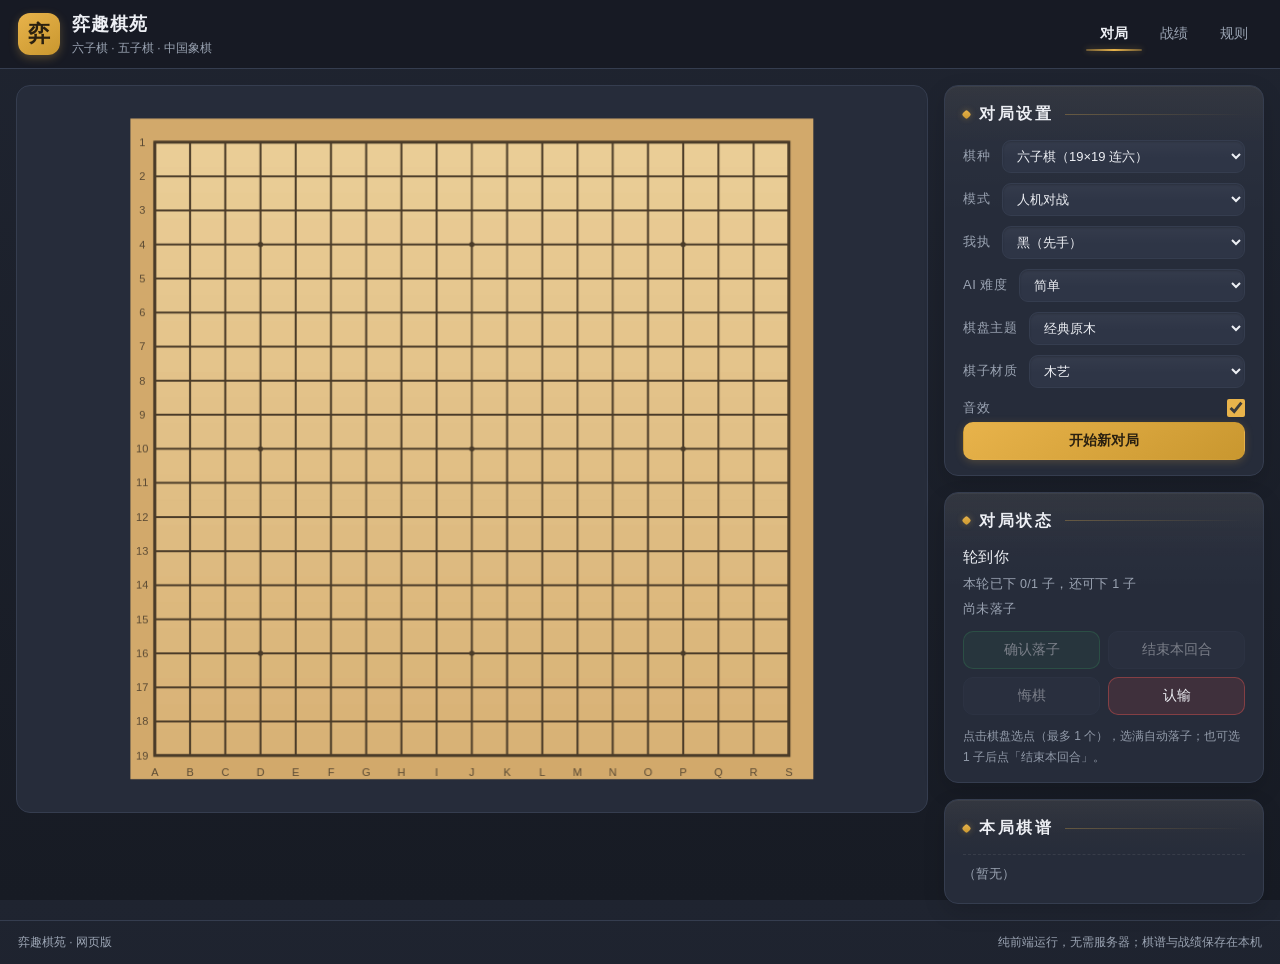
==== commit 75a0ad13: "吃子重低音+五种棋盘/棋子外观+侧栏去模板化 1. 吃子音效新增 82-36Hz 亚低频层(略微加重不轰头) 2. 确认五种棋盘主题(经典原木/胡桃深木/石板灰/墨玉黑/青瓷绿)下拉可用 3. 新增五" ====
--- a/docs/index.html
+++ b/docs/index.html
@@ -78,6 +78,9 @@
           <label class="row"><span>棋盘主题</span>
             <select id="theme"></select>
           </label>
+          <label class="row"><span>棋子材质</span>
+            <select id="pieceStyle"></select>
+          </label>
           <label class="row"><span>音效</span>
             <input type="checkbox" id="chkSound" checked>
           </label>
@@ -98,7 +101,7 @@
             <button id="btnResign" class="btn danger">认输</button>
             <button id="btnFlip" class="btn wide" style="display:none">翻转棋盘</button>
           </div>
-          <p class="hint" id="hint">点击棋盘选点，选满自动落子；也可选 1 子后点「结束本回合」。</p>
+          <p class="hint" id="hint">在棋盘上点选落点，选满后自动落下；本回合只想走一枚时，可点「结束本回合」。</p>
         </div>
 
         <div class="card" id="cardRecord" hidden>
--- a/docs/style.css
+++ b/docs/style.css
@@ -246,13 +246,20 @@
 }
 
 /* ---------------- 侧栏 ---------------- */
-.sidebar { display: grid; gap: 14px; }
+/* 设计取向：不是"一摞一样的盒子"，而是像棋具盒的三块面板——
+   卡片顶部一道极淡的暖光（漆器受光），标题用一枚小金印点 + 渐隐细线收尾，
+   控件下沉一点（内阴影），行距呼吸感放宽，整体安静、不抢棋盘的戏。 */
+.sidebar { display: grid; gap: 16px; }
 
 .card {
-  background: var(--c-panel);
+  background:
+    linear-gradient(180deg, rgba(232, 179, 75, .040), rgba(232, 179, 75, 0) 58px),
+    linear-gradient(180deg, rgba(255, 255, 255, .028), rgba(255, 255, 255, 0) 34%),
+    var(--c-panel);
   border: 1px solid var(--c-border);
   border-radius: var(--radius);
-  padding: 14px 16px;
+  padding: 16px 18px 15px;
+  box-shadow: inset 0 1px 0 rgba(255, 255, 255, .045), 0 8px 22px rgba(0, 0, 0, .14);
   transition: border-color .2s ease, box-shadow .2s ease;
   animation: cardIn .55s cubic-bezier(.2, .7, .3, 1) both;
 }
@@ -265,25 +272,36 @@
   to   { opacity: 1; transform: translateY(0); }
 }
 @media (hover: hover) {
-  .card:hover { border-color: #414B60; box-shadow: 0 4px 14px rgba(0, 0, 0, .16); }
-}
+  .card:hover { border-color: #414B60; box-shadow: inset 0 1px 0 rgba(255, 255, 255, .045), 0 10px 26px rgba(0, 0, 0, .18); }
+}
+/* 标题：楷体 + 小金印点（斜置方章）+ 右侧渐隐细线——比"左竖条"更像案头题签 */
 .card h2 {
-  margin: 0 0 12px; font-size: 15px; letter-spacing: .5px;
-  padding-left: 10px; position: relative;
+  display: flex; align-items: center; gap: 9px;
+  margin: 0 0 13px; font-size: 15.5px; font-weight: 600;
+  letter-spacing: 2.5px; color: var(--c-text);
+  font-family: "KaiTi", "STKaiti", "Noto Serif SC", "SimSun", serif;
 }
 .card h2::before {
-  content: ''; position: absolute; left: 0; top: 3px; bottom: 3px;
-  width: 3px; border-radius: 2px;
-  background: linear-gradient(180deg, var(--c-accent), var(--c-accent-d));
-}
-
-.row { display: flex; align-items: center; justify-content: space-between; gap: 10px; margin-bottom: 9px; }
-.row > span { color: var(--c-dim); font-size: 13px; flex: 0 0 auto; }
+  content: ''; flex: 0 0 auto; width: 7px; height: 7px;
+  border-radius: 2px; transform: rotate(45deg);
+  background: linear-gradient(135deg, var(--c-accent), var(--c-accent-d));
+  box-shadow: 0 0 6px rgba(232, 179, 75, .35);
+}
+.card h2::after {
+  content: ''; flex: 1 1 auto; height: 1px; margin-left: 3px;
+  background: linear-gradient(90deg, rgba(232, 179, 75, .30), rgba(232, 179, 75, 0));
+}
+
+.row { display: flex; align-items: center; justify-content: space-between; gap: 12px; margin-bottom: 10px; }
+.row:last-of-type { margin-bottom: 3px; }
+.row > span { color: var(--c-dim); font-size: 13px; letter-spacing: .5px; flex: 0 0 auto; }
 .row select {
   flex: 1 1 auto; min-width: 0;
-  background: var(--c-panel-2); color: var(--c-text);
-  border: 1px solid var(--c-border); border-radius: 8px;
-  padding: 7px 9px; font-size: 13px; cursor: pointer;
+  background: linear-gradient(180deg, rgba(255, 255, 255, .03), rgba(255, 255, 255, 0) 55%), var(--c-panel-2);
+  color: var(--c-text);
+  border: 1px solid var(--c-border); border-radius: 9px;
+  padding: 7px 10px; font-size: 13px; cursor: pointer;
+  box-shadow: inset 0 1px 2px rgba(0, 0, 0, .18);
   transition: border-color .18s ease, box-shadow .18s ease;
 }
 @media (hover: hover) {
@@ -361,9 +379,9 @@
 .btn.danger { background: rgba(217, 83, 79, .14); border-color: rgba(217, 83, 79, .45); }
 .btn.small { width: auto; padding: 7px 14px; font-size: 13px; }
 
-.status { display: grid; gap: 5px; margin-bottom: 12px; }
-.status .line { font-size: 14px; }
-.status .dim { color: var(--c-dim); font-size: 13px; }
+.status { display: grid; gap: 6px; margin-bottom: 13px; }
+.status .line { font-size: 15px; line-height: 1.5; letter-spacing: .3px; }
+.status .dim { color: var(--c-dim); font-size: 12.5px; }
 .actions { display: grid; grid-template-columns: 1fr 1fr; gap: 8px; }
 .actions .wide { grid-column: 1 / -1; }
 .row input[type="checkbox"] {
@@ -375,10 +393,11 @@
   .row input[type="checkbox"]:hover { transform: scale(1.12); filter: brightness(1.12); }
 }
 .row input[type="checkbox"]:focus-visible { outline: var(--focus-ring); outline-offset: 2px; }
-.hint { color: var(--c-dim); font-size: 12px; margin: 10px 0 0; line-height: 1.55; }
+.hint { color: var(--c-dim); font-size: 12px; margin: 11px 0 0; line-height: 1.7; opacity: .92; }
 
 .moves {
   max-height: 190px; overflow-y: auto;
+  padding-top: 9px; border-top: 1px dashed rgba(255, 255, 255, .08);
   font-family: ui-monospace, Consolas, monospace;
   font-size: 12.5px; color: var(--c-dim); line-height: 1.9;
   word-break: break-all;
@@ -504,3 +523,64 @@
     transition: none !important;
   }
 }
+
+/* ====================================================================
+   复盘录像弹窗（终局后"复盘录像"按钮打开）
+   ==================================================================== */
+.replay-modal {
+  position: fixed; inset: 0; z-index: 50;
+  display: flex; align-items: center; justify-content: center;
+  background: rgba(15, 18, 24, 0.72);
+  backdrop-filter: blur(6px);
+  padding: 16px;
+}
+.replay-modal.is-hidden { display: none; }
+.replay-panel {
+  width: min(720px, 96vw);
+  max-height: 94vh; overflow: auto;
+  background: var(--c-panel);
+  border: 1px solid var(--c-border);
+  border-radius: var(--radius);
+  padding: 14px 16px;
+  display: grid; gap: 12px;
+  box-shadow: 0 16px 50px rgba(0, 0, 0, 0.5);
+  animation: replayPop .35s cubic-bezier(.2, .9, .3, 1.2) both;
+}
+@keyframes replayPop {
+  0%   { opacity: 0; transform: translateY(14px) scale(.96); }
+  100% { opacity: 1; transform: none; }
+}
+.replay-head { display: flex; align-items: center; justify-content: space-between; gap: 10px; }
+.replay-title { font-weight: 700; font-size: 16px; letter-spacing: .5px; }
+.replay-sub { color: var(--c-dim); font-size: 12px; margin-top: 2px; }
+.replay-boardwrap {
+  background: var(--c-panel-2);
+  border: 1px solid var(--c-border);
+  border-radius: 10px;
+  padding: 8px;
+  display: grid; place-items: center;
+}
+#replayCanvas {
+  display: block; width: 100%; height: auto;
+  max-height: 58vh; border-radius: 8px; touch-action: manipulation;
+}
+.replay-ctrls { display: grid; gap: 10px; }
+.replay-row { display: flex; align-items: center; gap: 8px; flex-wrap: wrap; }
+.replay-row .btn { width: auto; flex: 0 0 auto; }
+.replay-row .btn.small { padding: 7px 16px; font-size: 13px; }
+.replay-speed-label { color: var(--c-dim); font-size: 13px; flex: 0 0 auto; }
+.replay-speed .btn.is-on {
+  border-color: var(--c-accent);
+  background: rgba(232, 179, 75, 0.18);
+  color: var(--c-text); font-weight: 700;
+}
+.replay-seek {
+  flex: 1 1 auto; min-width: 0;
+  height: 6px; border-radius: 999px; cursor: pointer;
+  accent-color: var(--c-accent);
+}
+/* 窄屏：弹窗内按钮铺满，避免挤压 */
+@media (max-width: 520px) {
+  .replay-row .btn.small { flex: 1 1 auto; }
+  .replay-speed { justify-content: space-between; }
+}
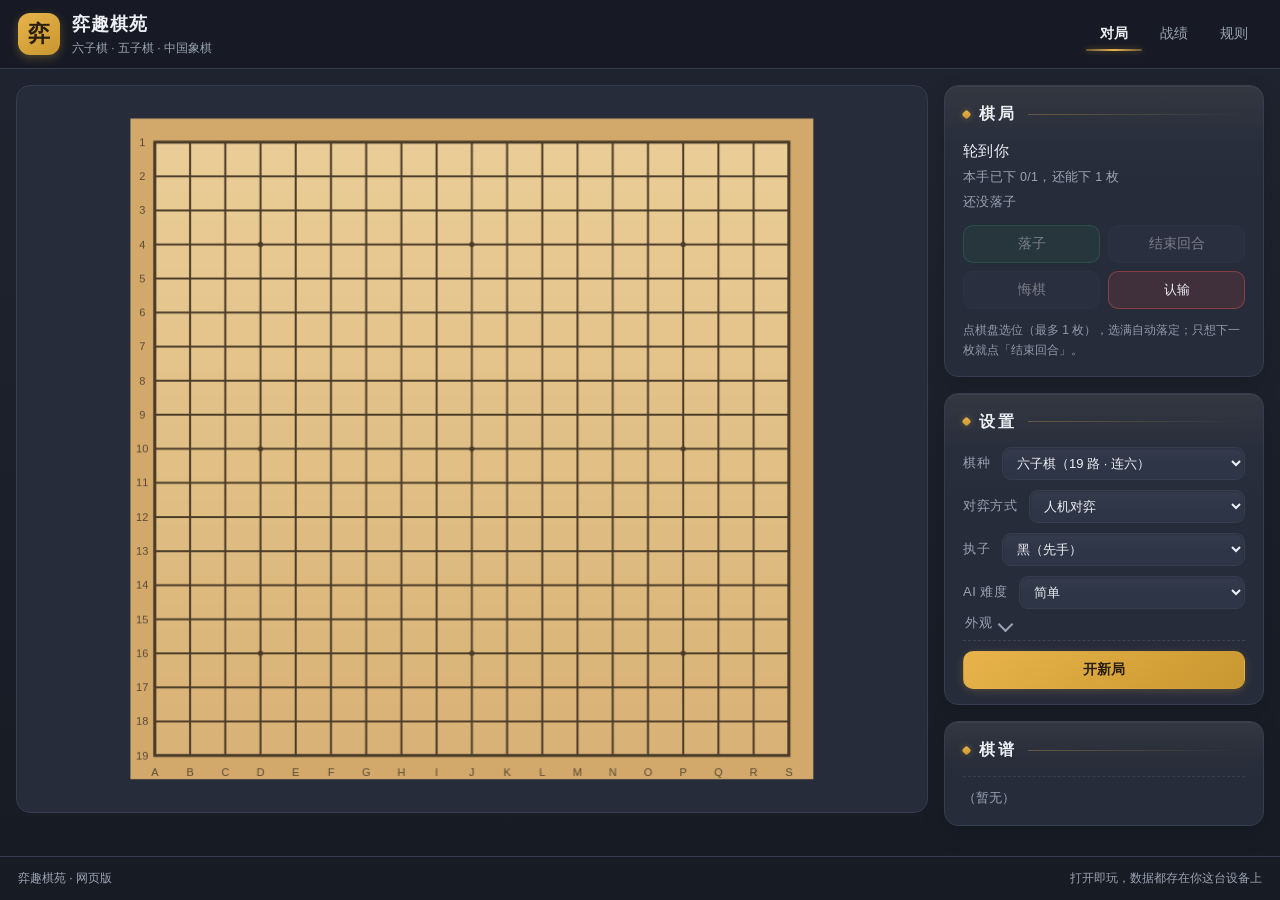
==== commit 8c853135: "难度AI三档提强 + 仓库目录规范化 + 全站UI重设计 - 象棋难度AI：easy/medium/hard 新参数表（depth8/12/24）+ 便宜评估提速2.4~3.2倍   + 根宽容度机制" ====
--- a/docs/index.html
+++ b/docs/index.html
@@ -5,7 +5,8 @@
 <meta name="viewport" content="width=device-width, initial-scale=1, viewport-fit=cover">
 <meta name="theme-color" content="#1F2430">
 <link rel="icon" href="favicon.svg" type="image/svg+xml">
-<title>弈趣棋苑 · 六子棋 / 五子棋 / 中国象棋</title>
+<title>弈趣棋苑 — 六子棋 · 五子棋 · 中国象棋</title>
+<meta name="description" content="弈趣棋苑：打开就能下的六子棋、五子棋、中国象棋，可人机对弈或同屏双人，无需注册。">
 <link rel="stylesheet" href="style.css">
 </head>
 <body>
@@ -39,30 +40,49 @@
         <div id="fxLayer" class="fx-layer"></div>
         <div id="overlay" class="overlay is-hidden">
           <div class="spinner"></div>
-          <span id="overlayText">AI 思考中…</span>
+          <span id="overlayText">对手想棋中…</span>
           <div class="ai-progress" id="aiProgress"><i></i></div>
         </div>
         <div id="banner" class="banner is-hidden"></div>
       </div>
 
-      <!-- 右：侧栏 -->
+      <!-- 右：侧栏（自上而下：卡A 棋局 → 卡B 设置 → 卡C 棋谱，见 ui-redesign-spec §2.3） -->
       <aside class="sidebar">
+        <!-- 卡A「棋局」＝ 状态 + 操作合并（高频操作最靠近手） -->
         <div class="card">
-          <h2>对局设置</h2>
+          <h2>棋局</h2>
+          <div class="status">
+            <div class="line"><span id="lblTurn">—</span></div>
+            <div class="line dim" id="lblStep">—</div>
+            <div class="line dim" id="lblMove">—</div>
+          </div>
+          <div class="actions">
+            <button id="btnConfirm" class="btn ok" disabled>落子</button>
+            <button id="btnPass" class="btn" disabled>结束回合</button>
+            <button id="btnUndo" class="btn">悔棋</button>
+            <button id="btnFlip" class="btn wide" style="display:none">翻转棋盘</button>
+            <button id="btnResign" class="btn small danger">认输</button>
+          </div>
+          <p class="hint" id="hint">点棋盘选位，选满自动落定；只想下一枚，就点「结束回合」。</p>
+        </div>
+
+        <!-- 卡B「设置」＝ 对局条件在明面，外观偏好默认折叠 -->
+        <div class="card">
+          <h2>设置</h2>
           <label class="row"><span>棋种</span>
             <select id="variant">
-              <option value="connect6">六子棋（19×19 连六）</option>
-              <option value="gomoku">五子棋（15×15 连五）</option>
-              <option value="xiangqi">中国象棋（9×10）</option>
+              <option value="connect6">六子棋（19 路 · 连六）</option>
+              <option value="gomoku">五子棋（15 路 · 连五）</option>
+              <option value="xiangqi">中国象棋（9×10 盘）</option>
             </select>
           </label>
-          <label class="row"><span>模式</span>
+          <label class="row"><span>对弈方式</span>
             <select id="mode">
-              <option value="human_ai">人机对战</option>
-              <option value="human_human">本地双人</option>
+              <option value="human_ai">人机对弈</option>
+              <option value="human_human">同屏双人</option>
             </select>
           </label>
-          <label class="row" id="rowSide"><span>我执</span>
+          <label class="row" id="rowSide"><span>执子</span>
             <select id="side">
               <option value="black">黑（先手）</option>
               <option value="white">白（后手）</option>
@@ -75,37 +95,27 @@
               <option value="hard">困难</option>
             </select>
           </label>
-          <label class="row"><span>棋盘主题</span>
-            <select id="theme"></select>
-          </label>
-          <label class="row"><span>棋子材质</span>
-            <select id="pieceStyle"></select>
-          </label>
-          <label class="row"><span>音效</span>
-            <input type="checkbox" id="chkSound" checked>
-          </label>
-          <button id="btnNew" class="btn primary">开始新对局</button>
+          <!-- 外观折叠组：改一次管很久的偏好，默认收起 -->
+          <div class="opts-group" id="optsGroup">
+            <button type="button" class="opts-head" id="optsHead" aria-expanded="false" aria-controls="optsBody">外观 <span class="caret" aria-hidden="true"></span></button>
+            <div class="opts-body" id="optsBody">
+              <label class="row"><span>棋盘主题</span>
+                <select id="theme"></select>
+              </label>
+              <label class="row"><span>棋子材质</span>
+                <select id="pieceStyle"></select>
+              </label>
+              <label class="row"><span>音效</span>
+                <input type="checkbox" id="chkSound" checked>
+              </label>
+            </div>
+          </div>
+          <button id="btnNew" class="btn primary">开新局</button>
         </div>
 
-        <div class="card">
-          <h2>对局状态</h2>
-          <div class="status">
-            <div class="line"><span id="lblTurn">—</span></div>
-            <div class="line dim" id="lblStep">—</div>
-            <div class="line dim" id="lblMove">—</div>
-          </div>
-          <div class="actions">
-            <button id="btnConfirm" class="btn ok" disabled>确认落子</button>
-            <button id="btnPass" class="btn" disabled>结束本回合</button>
-            <button id="btnUndo" class="btn">悔棋</button>
-            <button id="btnResign" class="btn danger">认输</button>
-            <button id="btnFlip" class="btn wide" style="display:none">翻转棋盘</button>
-          </div>
-          <p class="hint" id="hint">在棋盘上点选落点，选满后自动落下；本回合只想走一枚时，可点「结束本回合」。</p>
-        </div>
-
+        <!-- 卡C「棋谱」＝ 记录类垫底 -->
         <div class="card" id="cardRecord" hidden>
-          <h2>本局棋谱</h2>
+          <h2>棋谱</h2>
           <div class="moves" id="moves"></div>
         </div>
       </aside>
@@ -116,17 +126,17 @@
   <section id="page-records" class="page">
     <div class="narrow">
       <div class="card">
-        <h2>棋手战绩</h2>
+        <h2>战绩</h2>
         <table class="table" id="statTable">
           <thead><tr><th>棋手</th><th>类型</th><th>胜</th><th>负</th><th>平</th></tr></thead>
           <tbody></tbody>
         </table>
-        <p class="hint">数据保存在本机浏览器（localStorage），不上传服务器。</p>
+        <p class="hint">战绩只存在你这台设备的浏览器里，不会上传。</p>
       </div>
       <div class="card">
         <h2>最近对局</h2>
         <div id="gameList" class="gamelist"></div>
-        <button id="btnClear" class="btn danger small">清空全部战绩</button>
+        <button id="btnClear" class="btn danger small">清空战绩</button>
       </div>
     </div>
   </section>
@@ -135,29 +145,29 @@
   <section id="page-help" class="page">
     <div class="narrow">
       <div class="card">
-        <h2>六子棋 Connect6</h2>
+        <h2>六子棋</h2>
         <ul class="rules">
-          <li>19×19 棋盘，黑先；<b>黑方第一轮只下 1 子</b>，之后每轮双方各下 1~2 子。</li>
-          <li>横、竖、斜任一方向连成 <b>6 子</b>即胜。</li>
-          <li>常见棋型：4 连两端开放（活四）→ 补一头成活五，两端都能成六，对手堵不完即必胜。</li>
+          <li>19 路棋盘，黑棋先行。<b>黑棋第一手只下 1 枚</b>，之后双方每轮各下 1～2 枚。</li>
+          <li>横、竖、斜任意方向连成 <b>6 枚</b>即胜。</li>
+          <li>小提示：两头空的四连（活四）几乎必胜——补一头就是活五，对手堵不住两头。</li>
         </ul>
-        <h2>五子棋 Gomoku</h2>
+        <h2>五子棋</h2>
         <ul class="rules">
-          <li>15×15 棋盘，黑先；每轮双方各下 <b>1 子</b>；连成 <b>5 子</b>即胜。</li>
+          <li>15 路棋盘，轮流各下一枚，先连成 <b>5 枚</b>的一方胜。</li>
         </ul>
-        <h2>中国象棋 Xiangqi</h2>
+        <h2>中国象棋</h2>
         <ul class="rules">
-          <li>红先。完整规则：马蹩腿、象塞眼、炮隔子吃、兵过河可平移、将帅不可照面。</li>
-          <li>将死或困毙（无合法着法）均判负。</li>
-          <li>点子走子：先点己方棋子（绿环=可走、红圈=可吃），再点目标格即可；<b>Esc</b> 取消选中。</li>
-          <li>执黑时棋盘自动翻转（己方在下方），也可随时点「翻转棋盘」。</li>
+          <li>红先黑后。马蹩腿、象塞眼、炮打隔子、过河兵能横走、将帅不能照面——和街边象棋一个下法。</li>
+          <li>被将死，或轮到自己却无棋可走，都算输。</li>
+          <li>点子走棋：先点自己的棋子（绿圈＝能走的点，红圈＝能吃的子），再点要去的位置；<b>Esc</b> 取消。</li>
+          <li>执黑时棋盘会自动翻过来，你的棋子始终在下方；也可以随时点「翻转棋盘」调头。</li>
         </ul>
-        <h2>操作说明</h2>
+        <h2>怎么玩</h2>
         <ul class="rules">
-          <li><b>连珠类两步落子</b>：先点棋盘选点（虚线预览），再点「确认落子」。</li>
-          <li><b>悔棋</b>：人机模式一次撤掉「AI 一轮 + 我方一轮」，回到我方行棋；带倒退动画。</li>
-          <li>快捷键：<b>Enter</b> 确认落子（连珠类）、<b>Esc</b> 取消选择。</li>
-          <li>音效在设置里可开关，选择会自动记忆。</li>
+          <li><b>六子棋和五子棋落子分两步</b>：先点棋盘选位（有虚线预览），再点「落子」确认。</li>
+          <li><b>悔棋</b>：人机模式下一次撤回对手和你各一手，回到你行棋，棋子带倒退动画。</li>
+          <li>快捷键：<b>Enter</b> 落子（六子/五子），<b>Esc</b> 取消选择。</li>
+          <li>音效在「设置 → 外观」里开关，选好会自动记住。</li>
         </ul>
       </div>
     </div>
@@ -166,7 +176,7 @@
 
 <footer class="footer">
   <span>弈趣棋苑 · 网页版</span>
-  <span class="dim">纯前端运行，无需服务器；棋谱与战绩保存在本机</span>
+  <span class="dim">打开即玩，数据都存在你这台设备上</span>
 </footer>
 
 <!-- 引擎打包产物：浏览器里通过全局 E 取用（E.board / E.game / E.ai / E.xiaqi …） -->
--- a/docs/style.css
+++ b/docs/style.css
@@ -193,6 +193,18 @@
   z-index: 5;
 }
 .overlay.is-hidden { display: none; }
+/* AI 想棋徽标：右上角小胶囊（样式自内联收编为 class，行为等价，见规格 E12） */
+.overlay.badge {
+  top: 10px; right: 10px; bottom: auto; left: auto;
+  width: auto; height: auto;
+  background: rgba(24, 28, 36, .86);
+  color: #F2E8D5;
+  border-radius: 999px;
+  padding: 5px 14px;
+  font-size: 13px;
+  box-shadow: 0 2px 10px rgba(0, 0, 0, .35);
+  pointer-events: none;
+}
 .spinner {
   width: 22px; height: 22px; border-radius: 50%;
   border: 3px solid rgba(232, 179, 75, 0.25);
@@ -225,6 +237,7 @@
   padding: 20px 30px; text-align: center;
   box-shadow: 0 12px 40px rgba(0, 0, 0, 0.5);
   z-index: 8; min-width: 240px;
+  overflow: hidden;   /* 胜局金光扫过（.is-win::before）不出界 */
   animation: bannerPop .5s cubic-bezier(.2, .9, .3, 1.25) both;
 }
 /* 每次从 is-hidden 显隐都会重放该动画（display none→block 触发） */
@@ -244,6 +257,8 @@
   0%, 100% { color: var(--c-text); text-shadow: 0 0 0 rgba(232, 179, 75, 0); }
   50%      { color: var(--c-accent); text-shadow: 0 0 10px rgba(232, 179, 75, 0.55); }
 }
+/* 将军常驻着色（E9b）：红光以 fxLayer 闪一下为主，状态行只做静态着色 */
+#lblTurn.is-check { color: #E8766F; text-shadow: 0 0 8px rgba(217, 83, 79, .5); }
 
 /* ---------------- 侧栏 ---------------- */
 /* 设计取向：不是"一摞一样的盒子"，而是像棋具盒的三块面板——
@@ -395,6 +410,39 @@
 .row input[type="checkbox"]:focus-visible { outline: var(--focus-ring); outline-offset: 2px; }
 .hint { color: var(--c-dim); font-size: 12px; margin: 11px 0 0; line-height: 1.7; opacity: .92; }
 
+/* 外观折叠组（卡B）：默认收起，点组标题展开；高度过渡复用 .row.collapsed 的写法 */
+.opts-group { margin-bottom: 10px; }
+.opts-head {
+  appearance: none; display: flex; align-items: center; gap: 6px; width: 100%;
+  background: transparent; border: 0; text-align: left; cursor: pointer;
+  color: var(--c-dim); font-size: 13px; letter-spacing: .5px;
+  padding: 2px 2px 8px;
+  border-bottom: 1px dashed rgba(255, 255, 255, .10);
+  transition: color .18s ease;
+}
+/* caret：CSS 边框绘制的 chevron（14px 视觉框，替代渲染过小的 ▾ 字形），
+   用 currentColor 与折叠头文字同色（hover 变亮时跟随） */
+.opts-head .caret {
+  display: inline-block; flex: 0 0 auto;
+  position: relative;
+  width: 14px; height: 14px;
+}
+.opts-head .caret::before {
+  content: ''; position: absolute; left: 2px; top: 3px;
+  width: 9px; height: 9px;
+  border-right: 2px solid currentColor;
+  border-bottom: 2px solid currentColor;
+  transform: rotate(45deg);
+}
+.opts-head:focus-visible { outline: var(--focus-ring); outline-offset: 2px; }
+@media (hover: hover) {
+  .opts-head:hover { color: var(--c-text); }
+}
+.opts-body { overflow: hidden; max-height: 0; opacity: 0; }
+.opts-group.is-open .opts-body { max-height: 220px; opacity: 1; }
+.opts-group.is-open .opts-head .caret { transform: rotate(180deg); }
+.opts-body .row:first-child { margin-top: 10px; }
+
 .moves {
   max-height: 190px; overflow-y: auto;
   padding-top: 9px; border-top: 1px dashed rgba(255, 255, 255, .08);
@@ -415,6 +463,14 @@
 .game-item {
   border: 1px solid var(--c-border); border-radius: 10px;
   padding: 9px 12px; font-size: 13px; background: var(--c-panel-2);
+  transition: border-color .18s ease, transform .18s ease, box-shadow .18s ease;
+}
+@media (hover: hover) {
+  .game-item:hover {
+    border-color: var(--c-accent-d);
+    transform: translateY(-1px);
+    box-shadow: 0 4px 10px rgba(0, 0, 0, .18);
+  }
 }
 .game-item .t { display: flex; justify-content: space-between; gap: 8px; }
 .game-item .m { color: var(--c-dim); font-size: 12px; margin-top: 3px; }
@@ -483,6 +539,13 @@
   .tab { transition: color .2s ease, background-color .2s ease; }
   .tab-indicator { transition: transform .28s var(--ease-move), width .28s var(--ease-move); }
 
+  /* E3：页面切换淡入（display 切换自动重放） */
+  .page.is-on { animation: pageIn .24s ease-out both; }
+  @keyframes pageIn {
+    from { opacity: 0; transform: translateY(4px); }
+    to   { opacity: 1; transform: none; }
+  }
+
   .btn.is-loading::before { animation: btnFlow 1.1s ease-in-out infinite; }
   .btn.is-success { animation: btnSuccess .9s ease-out; }
   .btn.is-error { animation: btnErr .4s ease; }
@@ -494,6 +557,34 @@
   }
   @keyframes btnErr { 0%,100% { transform: translateX(0); } 25% { transform: translateX(-4px); } 75% { transform: translateX(4px); } }
 
+  /* E6：开新局的成功态用金色（绿色 success 保留给「落子」语义） */
+  .btn.primary.is-success { animation: btnSuccessGold .9s ease-out; }
+  @keyframes btnSuccessGold {
+    0%   { box-shadow: 0 0 0 0 rgba(232,179,75,0); }
+    30%  { box-shadow: 0 0 0 3px rgba(232,179,75,.35); border-color: var(--c-accent); background-color: rgba(232,179,75,.14); }
+    100% { box-shadow: 0 0 0 0 rgba(232,179,75,0); border-color: var(--c-border); background-color: transparent; }
+  }
+
+  /* E7a：落子按钮可用态呼吸（周期 2.4s ≥1.4s，克制动效） */
+  #btnConfirm:not(:disabled) { animation: okBreath 2.4s ease-in-out infinite; }
+  @keyframes okBreath {
+    0%, 100% { box-shadow: 0 0 0 0 rgba(62,187,107,0); }
+    50%      { box-shadow: 0 0 10px 1px rgba(62,187,107,.35); }
+  }
+
+  /* E10d：胜局限定——banner 顶部一道金光扫过（每次显示只此一次） */
+  .banner.is-win::before {
+    content: ''; position: absolute; left: 0; right: 0; top: 0; height: 2px;
+    border-radius: 2px;
+    background: linear-gradient(90deg, transparent, var(--c-accent), transparent);
+    animation: bannerSheen 1s ease-out .25s both;
+  }
+  @keyframes bannerSheen {
+    from { transform: translateX(-60%); opacity: 0; }
+    30%  { opacity: 1; }
+    to   { transform: translateX(60%); opacity: 0; }
+  }
+
   .boardwrap.locked { animation: lockPulse 1.4s ease-in-out infinite; }
   @keyframes lockPulse {
     0%,100% { box-shadow: inset 0 0 0 2px rgba(232,179,75,.25); }
@@ -506,6 +597,10 @@
   .row.collapsed { transition: max-height .22s ease, opacity .22s ease; }
   #board.theme-pulse { animation: themePulse .22s ease; }
   @keyframes themePulse { 0% { filter: brightness(1); } 50% { filter: brightness(1.12); } 100% { filter: brightness(1); } }
+
+  /* 外观折叠组：0.22s 高度过渡（复用 .row.collapsed 写法） */
+  .opts-body { transition: max-height .22s ease, opacity .22s ease; }
+  .opts-head .caret { transition: transform .22s ease; }
 }
 
 /* ---- 偏好"减少动态效果"：关闭 animation/transition，保留 opacity 切换 ---- */
@@ -513,11 +608,18 @@
   .tab-indicator,
   .btn.is-loading::before,
   .btn.is-success,
+  .btn.primary.is-success,
   .btn.is-error,
+  #btnConfirm:not(:disabled),
+  .page.is-on,
+  .banner.is-win::before,
   .boardwrap.locked,
   .boardwrap.swap-out,
   .boardwrap.swap-in,
   .row.collapsed,
+  .opts-body,
+  .opts-head .caret,
+  .replay-modal,
   #board.theme-pulse {
     animation: none !important;
     transition: none !important;
@@ -538,7 +640,9 @@
 .replay-panel {
   width: min(720px, 96vw);
   max-height: 94vh; overflow: auto;
-  background: var(--c-panel);
+  background:
+    linear-gradient(180deg, rgba(232, 179, 75, .040), rgba(232, 179, 75, 0) 58px),
+    var(--c-panel);
   border: 1px solid var(--c-border);
   border-radius: var(--radius);
   padding: 14px 16px;
@@ -551,7 +655,18 @@
   100% { opacity: 1; transform: none; }
 }
 .replay-head { display: flex; align-items: center; justify-content: space-between; gap: 10px; }
-.replay-title { font-weight: 700; font-size: 16px; letter-spacing: .5px; }
+/* 题签：与侧栏卡片标题同款楷体 + 小金印点 */
+.replay-title {
+  display: flex; align-items: center; gap: 9px;
+  font-weight: 700; font-size: 16px; letter-spacing: .5px;
+  font-family: "KaiTi", "STKaiti", "Noto Serif SC", "SimSun", serif;
+}
+.replay-title::before {
+  content: ''; flex: 0 0 auto; width: 7px; height: 7px;
+  border-radius: 2px; transform: rotate(45deg);
+  background: linear-gradient(135deg, var(--c-accent), var(--c-accent-d));
+  box-shadow: 0 0 6px rgba(232, 179, 75, .35);
+}
 .replay-sub { color: var(--c-dim); font-size: 12px; margin-top: 2px; }
 .replay-boardwrap {
   background: var(--c-panel-2);
@@ -559,6 +674,7 @@
   border-radius: 10px;
   padding: 8px;
   display: grid; place-items: center;
+  box-shadow: inset 0 0 24px rgba(0, 0, 0, .25);   /* 棋盘沉入感 */
 }
 #replayCanvas {
   display: block; width: 100%; height: auto;
@@ -569,18 +685,49 @@
 .replay-row .btn { width: auto; flex: 0 0 auto; }
 .replay-row .btn.small { padding: 7px 16px; font-size: 13px; }
 .replay-speed-label { color: var(--c-dim); font-size: 13px; flex: 0 0 auto; }
+/* 速度档：分段控件（四钮共用一条边框，选中态金底金描边） */
+.replay-speed {
+  display: inline-flex; align-items: stretch; flex: 0 0 auto;
+  border: 1px solid var(--c-border); border-radius: 9px; overflow: hidden;
+}
+.replay-speed .btn.small { border: 0; border-radius: 0; padding: 6px 12px; }
+.replay-speed .btn.small + .btn.small { border-left: 1px solid var(--c-border); }
 .replay-speed .btn.is-on {
-  border-color: var(--c-accent);
   background: rgba(232, 179, 75, 0.18);
   color: var(--c-text); font-weight: 700;
-}
+  box-shadow: inset 0 0 0 1px var(--c-accent);
+}
+/* 进度条：自绘轨道 + 金点滑块（滑块即进度锚点） */
 .replay-seek {
-  flex: 1 1 auto; min-width: 0;
+  flex: 1 1 auto; min-width: 120px;
   height: 6px; border-radius: 999px; cursor: pointer;
-  accent-color: var(--c-accent);
-}
-/* 窄屏：弹窗内按钮铺满，避免挤压 */
+  -webkit-appearance: none; appearance: none;
+  background: linear-gradient(180deg, rgba(255,255,255,.06), rgba(255,255,255,.02));
+  border: 1px solid var(--c-border);
+}
+.replay-seek::-webkit-slider-thumb {
+  -webkit-appearance: none; appearance: none;
+  width: 14px; height: 14px; border-radius: 50%; border: none;
+  background: linear-gradient(145deg, var(--c-accent), var(--c-accent-d));
+  box-shadow: 0 0 6px rgba(232, 179, 75, .5);
+}
+.replay-seek::-moz-range-thumb {
+  width: 14px; height: 14px; border-radius: 50%; border: none;
+  background: linear-gradient(145deg, var(--c-accent), var(--c-accent-d));
+  box-shadow: 0 0 6px rgba(232, 179, 75, .5);
+}
+/* 窄屏：弹窗内按钮铺满，避免挤压；速度组换行到下一行左对齐 */
 @media (max-width: 520px) {
   .replay-row .btn.small { flex: 1 1 auto; }
-  .replay-speed { justify-content: space-between; }
-}
+  .replay-speed .btn.small { flex: 0 0 auto; }
+  .replay-speed { flex: 1 1 100%; justify-content: flex-start; }
+}
+
+/* E16b：复盘弹窗遮罩淡入（关闭不做退场动画，克制） */
+@media (prefers-reduced-motion: no-preference) {
+  .replay-modal { animation: fadeIn .2s ease-out both; }
+  @keyframes fadeIn {
+    from { opacity: 0; }
+    to   { opacity: 1; }
+  }
+}
